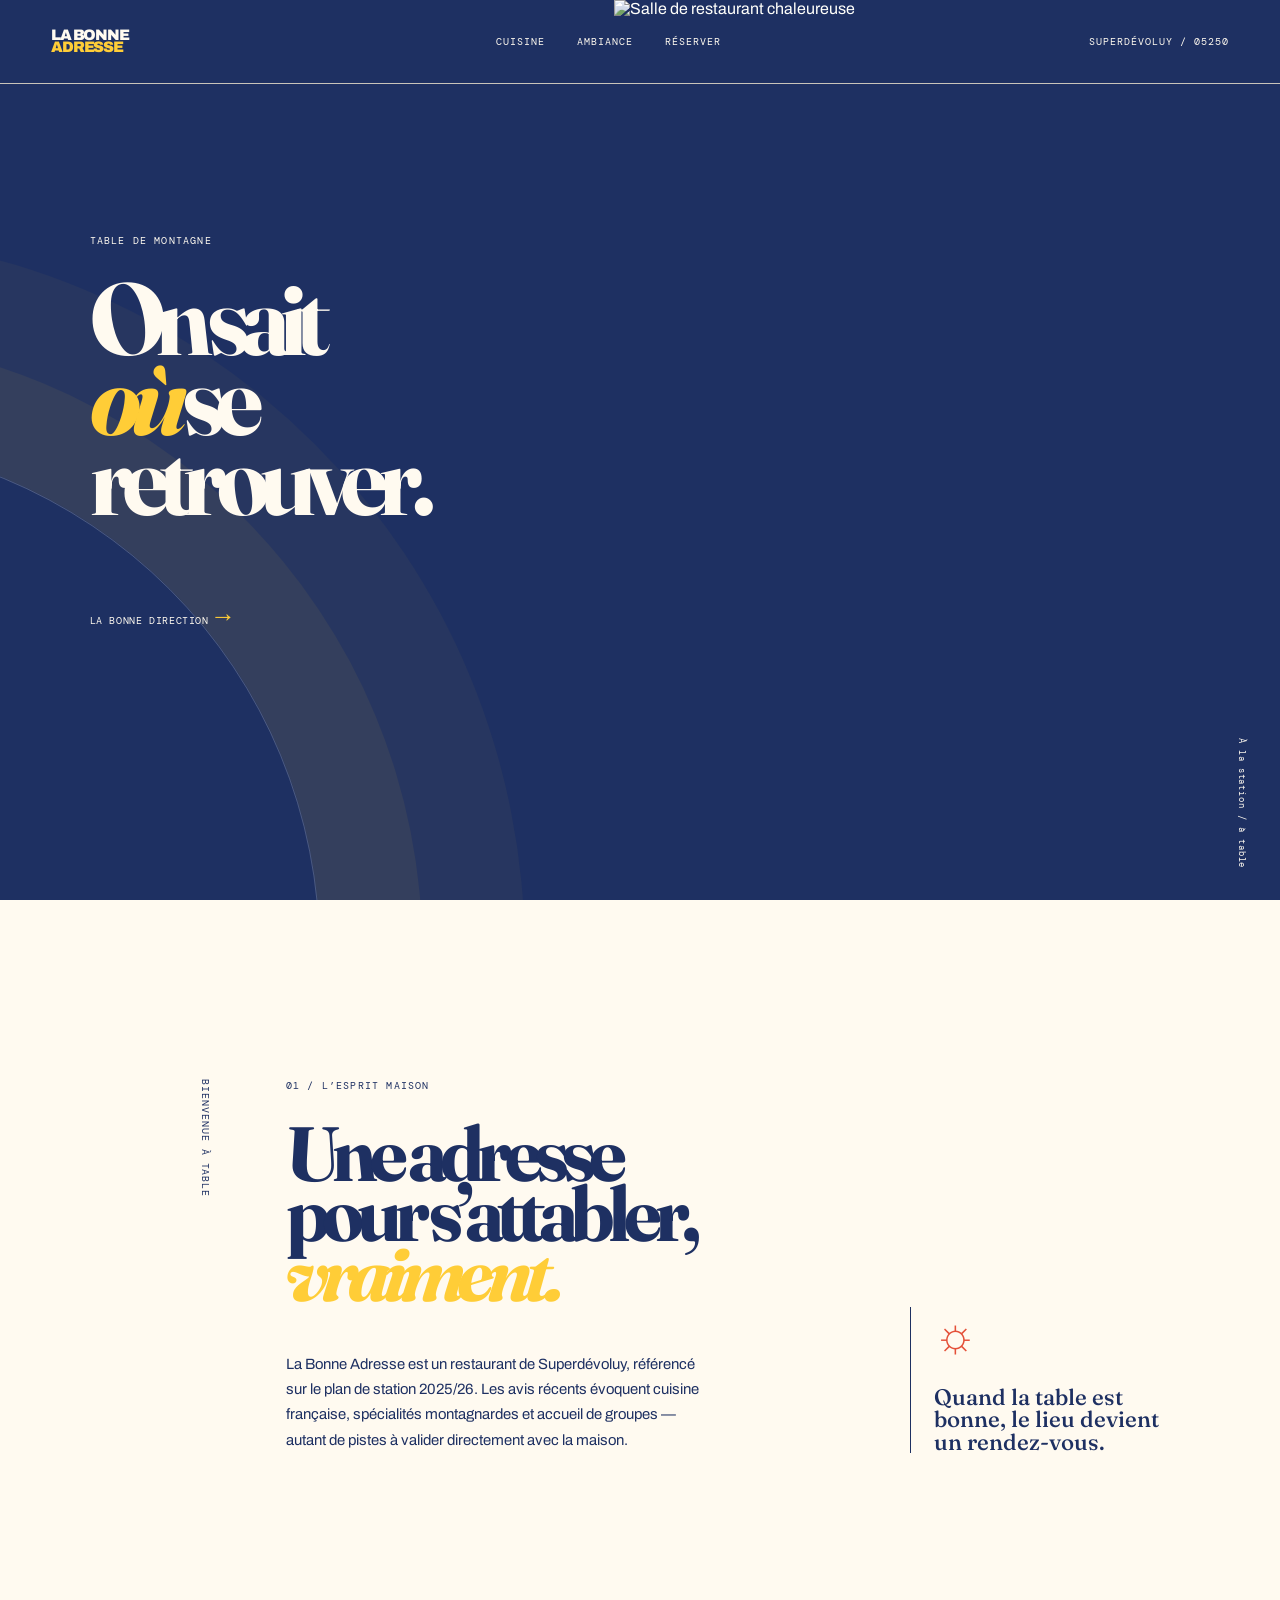
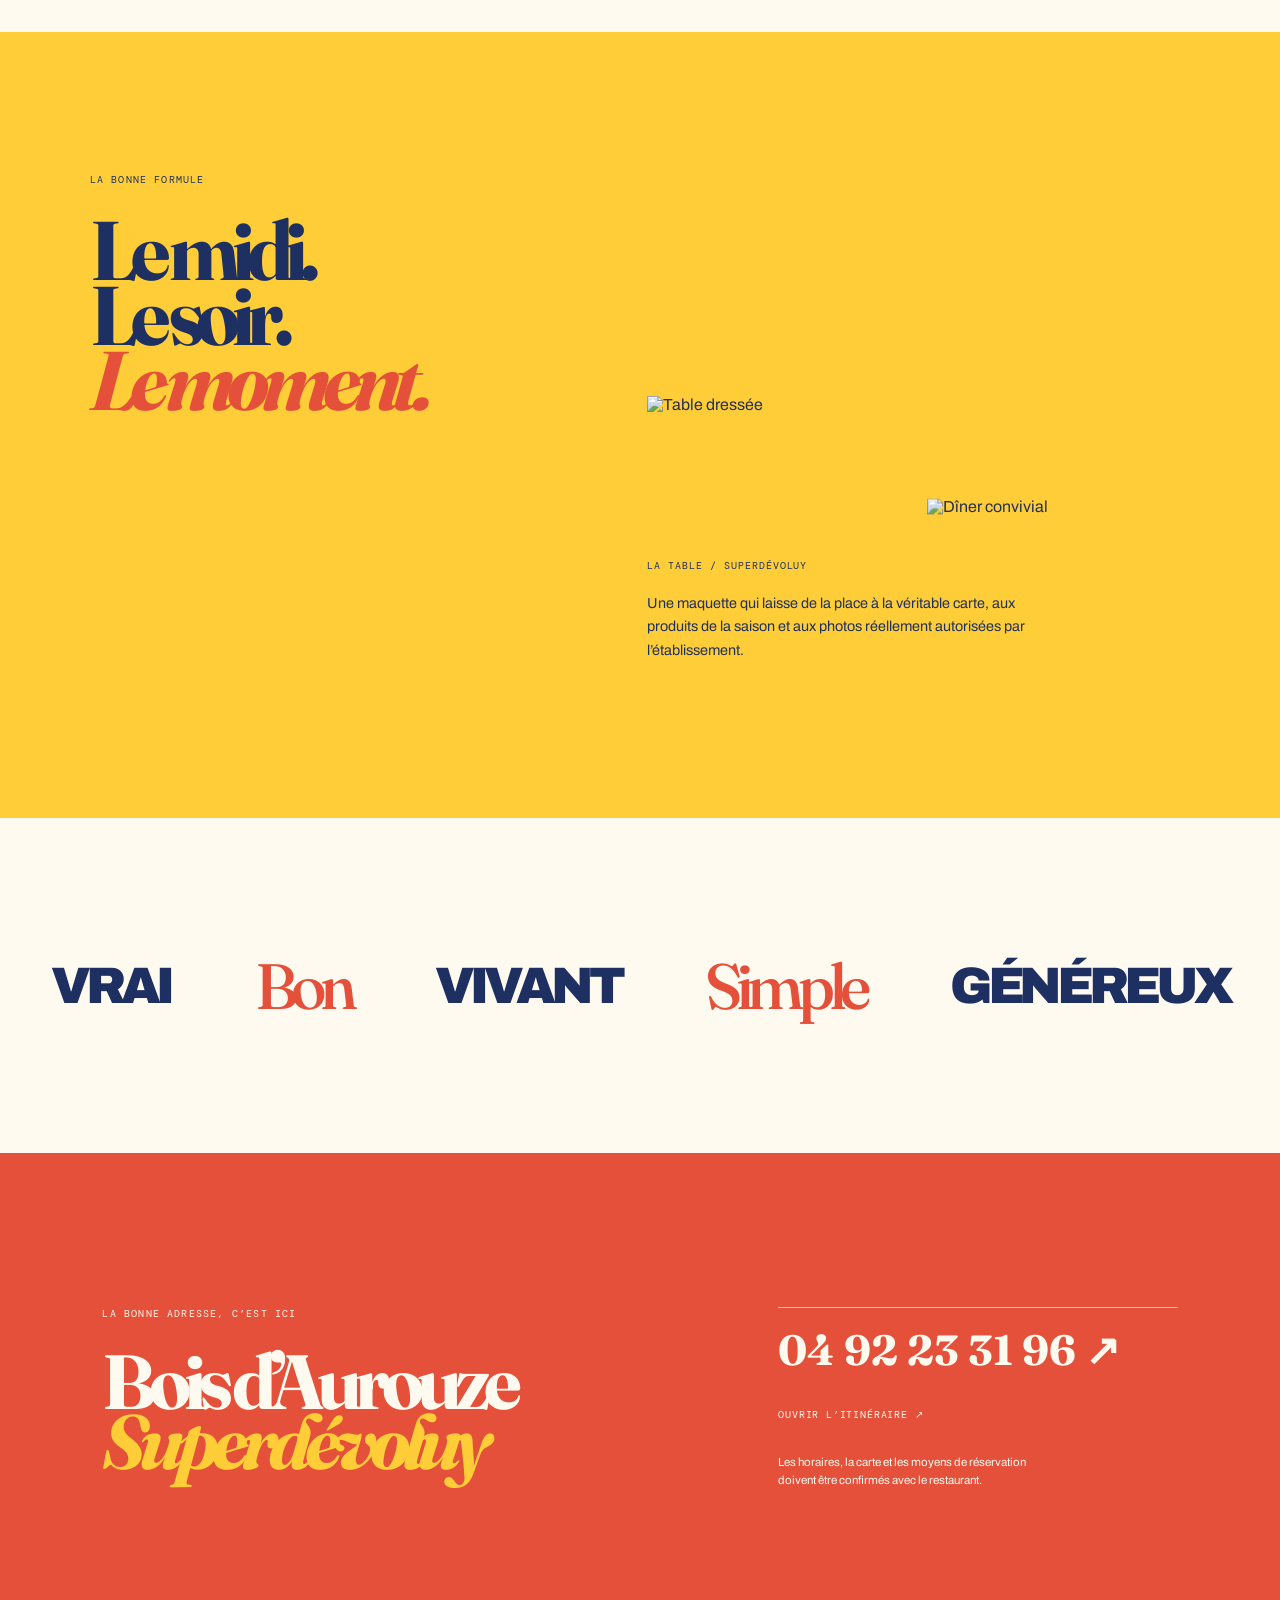
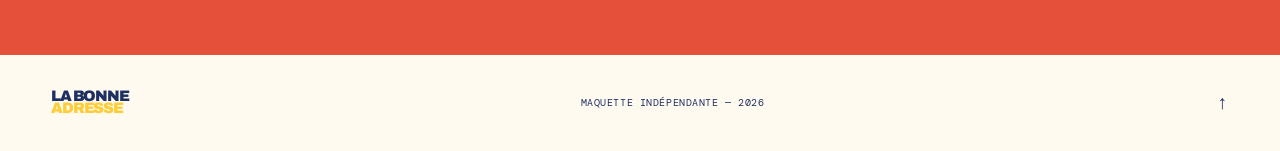
==== index.html @ f2f4b168 "feat: publish La Bonne Adresse showcase" ====
<!doctype html><html lang="fr"><head><meta charset="utf-8"><meta name="viewport" content="width=device-width,initial-scale=1"><meta name="description" content="Maquette indépendante pour La Bonne Adresse, Superdévoluy."><title>La Bonne Adresse — Superdévoluy</title><link rel="preconnect" href="https://images.unsplash.com"><link rel="preconnect" href="https://fonts.googleapis.com"><link rel="preconnect" href="https://fonts.gstatic.com" crossorigin><link href="https://fonts.googleapis.com/css2?family=Archivo:wght@400;600;700;900&family=DM+Mono&family=Fraunces:opsz,wght@9..144,500;9..144,700;9..144,700&display=swap" rel="stylesheet"><link rel="stylesheet" href="style.css"></head><body><header><a class="logo" href="#top">LA BONNE<br><span>ADRESSE</span></a><nav><a href="#cuisine">Cuisine</a><a href="#ambiance">Ambiance</a><a href="#contact">Réserver</a></nav><p>SUPERDÉVOLUY / 05250</p></header><main id="top"><section class="hero"><div class="ray" aria-hidden="true"></div><div class="hero-text"><p>TABLE DE MONTAGNE</p><h1>On sait<br><em>où</em> se retrouver.</h1><a href="#cuisine">La bonne direction <b>→</b></a></div><figure><img src="https://images.unsplash.com/photo-1550966871-3ed3cdb5ed0c?auto=format&fit=crop&w=1700&q=85" alt="Salle de restaurant chaleureuse" fetchpriority="high"><figcaption>À la station / à table</figcaption></figure></section><section id="cuisine" class="welcome"><p class="vertical">BIENVENUE À TABLE</p><div><p class="mono">01 / L’ESPRIT MAISON</p><h2>Une adresse<br>pour s’attabler,<br><em>vraiment.</em></h2><p>La Bonne Adresse est un restaurant de Superdévoluy, référencé sur le plan de station 2025/26. Les avis récents évoquent cuisine française, spécialités montagnardes et accueil de groupes — autant de pistes à valider directement avec la maison.</p></div><aside><b>☼</b><p>Quand la table est bonne, le lieu devient un rendez-vous.</p></aside></section><section id="ambiance" class="menu"><div class="headline"><p class="mono">LA BONNE FORMULE</p><h2>Le midi.<br>Le soir.<br><em>Le moment.</em></h2></div><div class="photos"><figure><img src="https://images.unsplash.com/photo-1414235077428-338989a2e8c0?auto=format&fit=crop&w=1200&q=80" alt="Table dressée" loading="lazy"></figure><figure><img src="https://images.unsplash.com/photo-1515003197210-e0cd71810b5f?auto=format&fit=crop&w=1200&q=80" alt="Dîner convivial" loading="lazy"></figure></div><div class="promise"><span>LA TABLE / SUPERDÉVOLUY</span><p>Une maquette qui laisse de la place à la véritable carte, aux produits de la saison et aux photos réellement autorisées par l’établissement.</p></div></section><section class="words"><span>VRAI</span><i>Bon</i><span>VIVANT</span><i>Simple</i><span>GÉNÉREUX</span></section><section id="contact" class="contact"><div><p class="mono">LA BONNE ADRESSE, C’EST ICI</p><h2>Bois d’Aurouze<br><em>Superdévoluy</em></h2></div><div class="booking"><a href="tel:+33492233196">04 92 23 31 96 <b>↗</b></a><a href="https://maps.google.com/?q=La+Bonne+Adresse+Superd%C3%A9voluy" target="_blank" rel="noopener">Ouvrir l’itinéraire ↗</a><p>Les horaires, la carte et les moyens de réservation doivent être confirmés avec le restaurant.</p></div></section></main><footer><a class="logo" href="#top">LA BONNE<br><span>ADRESSE</span></a><p>MAQUETTE INDÉPENDANTE — 2026</p><a href="#top">↑</a></footer></body></html>
---- style.css ----
:root{--navy:#1e3062;--yellow:#ffcd37;--paper:#fffaf0;--red:#e45039;--line:#c9c4ba}*{box-sizing:border-box}html{scroll-behavior:smooth}body{margin:0;background:var(--paper);color:var(--navy);font-family:Archivo,sans-serif;overflow-x:hidden}header{height:84px;padding:0 4vw;display:flex;align-items:center;justify-content:space-between;border-bottom:1px solid var(--line);position:absolute;width:100%;z-index:2;color:var(--paper)}.logo{font:900 .95rem/.78 Archivo,sans-serif;letter-spacing:-.08em;color:inherit;text-decoration:none}.logo span{color:var(--yellow)}nav{display:flex;gap:2rem}nav a,header>p{font:.62rem "DM Mono",monospace;letter-spacing:.1em;text-transform:uppercase;color:inherit;text-decoration:none;margin:0}.hero{height:100vh;min-height:680px;background:var(--navy);display:grid;grid-template-columns:48% 52%;color:var(--paper);position:relative;overflow:hidden}.hero-text{padding:26vh 7vw 7vw;z-index:1}.hero-text>p,.mono{font:.62rem "DM Mono",monospace;letter-spacing:.12em;text-transform:uppercase;margin:0 0 2rem}.hero h1,.welcome h2,.menu h2,.contact h2{font:700 clamp(4rem,8vw,9rem)/.78 Fraunces,serif;letter-spacing:-.095em;margin:0}.hero h1 em,.welcome h2 em,.menu h2 em,.contact h2 em{color:var(--yellow);font-style:italic}.hero-text a{display:inline-block;margin-top:5rem;color:var(--paper);font:.64rem "DM Mono",monospace;text-transform:uppercase;text-decoration:none;letter-spacing:.06em}.hero-text b{font-size:1.6rem;color:var(--yellow)}.hero figure{margin:0;overflow:hidden}.hero img{width:100%;height:100%;object-fit:cover;filter:saturate(.5) contrast(1.05)}.hero figcaption{position:absolute;right:2rem;bottom:2rem;writing-mode:vertical-rl;font:.58rem "DM Mono",monospace;letter-spacing:.1em}.ray{position:absolute;z-index:1;width:80vw;height:80vw;border-radius:50%;border:1px solid rgba(255,255,255,.2);left:-55vw;bottom:-44vw;box-shadow:0 0 0 8vw rgba(255,205,55,.06),0 0 0 16vw rgba(255,205,55,.04)}.welcome{padding:14vw 7vw;display:grid;grid-template-columns:12% 1.1fr .55fr;gap:5vw}.vertical{font:.6rem "DM Mono",monospace;writing-mode:vertical-rl;letter-spacing:.1em}.welcome h2{font-size:clamp(3.4rem,6vw,6.7rem)}.welcome div>p:last-child{max-width:430px;line-height:1.7;font-size:.93rem;margin:3rem 0 0}.welcome aside{border-left:1px solid var(--navy);padding-left:1.4rem;align-self:end}.welcome aside b{font-size:3rem;color:var(--red)}.welcome aside p{font:500 1.4rem/1 Fraunces,serif;margin:1.5rem 0 0}.menu{background:var(--yellow);padding:11vw 7vw;display:grid;grid-template-columns:1fr 1.1fr;gap:5vw}.menu h2{font-size:clamp(3.6rem,6.5vw,7.3rem)}.menu h2 em{color:var(--red)}.photos{display:grid;grid-template-columns:1fr 1fr;gap:1rem;align-items:end}.photos figure{margin:0}.photos figure:last-child{transform:translateY(8vw)}.photos img{width:100%;height:28vw;object-fit:cover;filter:saturate(.7)}.promise{grid-column:2;padding-top:6vw;max-width:400px;line-height:1.65;font-size:.9rem}.promise span{font:.6rem "DM Mono",monospace;letter-spacing:.1em}.words{padding:10vw 4vw;display:flex;justify-content:space-between;align-items:center;gap:1rem;white-space:nowrap;overflow:hidden;font:900 clamp(1.8rem,4vw,4.7rem) Archivo,sans-serif;letter-spacing:-.1em}.words i{font:500 clamp(2.4rem,5vw,5.5rem) Fraunces,serif;color:var(--red);letter-spacing:-.1em}.contact{background:var(--red);color:var(--paper);padding:12vw 8vw;display:grid;grid-template-columns:1.2fr .8fr;gap:6vw}.contact h2{font-size:clamp(3.5rem,6vw,7rem)}.contact h2 em{color:var(--yellow)}.booking{align-self:end;border-top:1px solid rgba(255,255,255,.6);padding-top:1rem}.booking a{display:block;color:var(--paper);text-decoration:none;margin-bottom:2rem}.booking a:first-child{font:700 clamp(1.7rem,3.3vw,3.6rem) Fraunces,serif}.booking a:nth-child(2){font:.64rem "DM Mono",monospace;text-transform:uppercase;letter-spacing:.08em}.booking p{font-size:.72rem;line-height:1.6;max-width:270px}footer{display:flex;align-items:center;justify-content:space-between;padding:2rem 4vw;font:.6rem "DM Mono",monospace;letter-spacing:.06em}footer>a:last-child{color:inherit;text-decoration:none;font-size:1.2rem}@media(max-width:700px){header{height:66px;padding:0 6vw}header>p,nav{display:none}.hero{display:block;height:740px}.hero figure{position:absolute;inset:0;opacity:.45}.hero-text{position:relative;padding:27vh 7vw 0}.hero h1{font-size:4.5rem}.welcome{display:block;padding:18vw 7vw}.vertical{writing-mode:initial;margin-bottom:4rem}.welcome h2{font-size:3.7rem}.welcome aside{border-left:0;border-top:1px solid var(--navy);padding:1.5rem 0;margin-top:4rem}.menu{display:block;padding:18vw 7vw}.menu h2{font-size:4rem}.photos{margin-top:9vw}.photos img{height:55vw}.promise{padding-top:14vw}.words{padding:17vw 0;font-size:2rem}.contact{display:block;padding:18vw 7vw}.contact h2{font-size:3.6rem}.booking{margin-top:14vw}footer{padding:7vw;display:block}footer p{margin:1rem 0}}
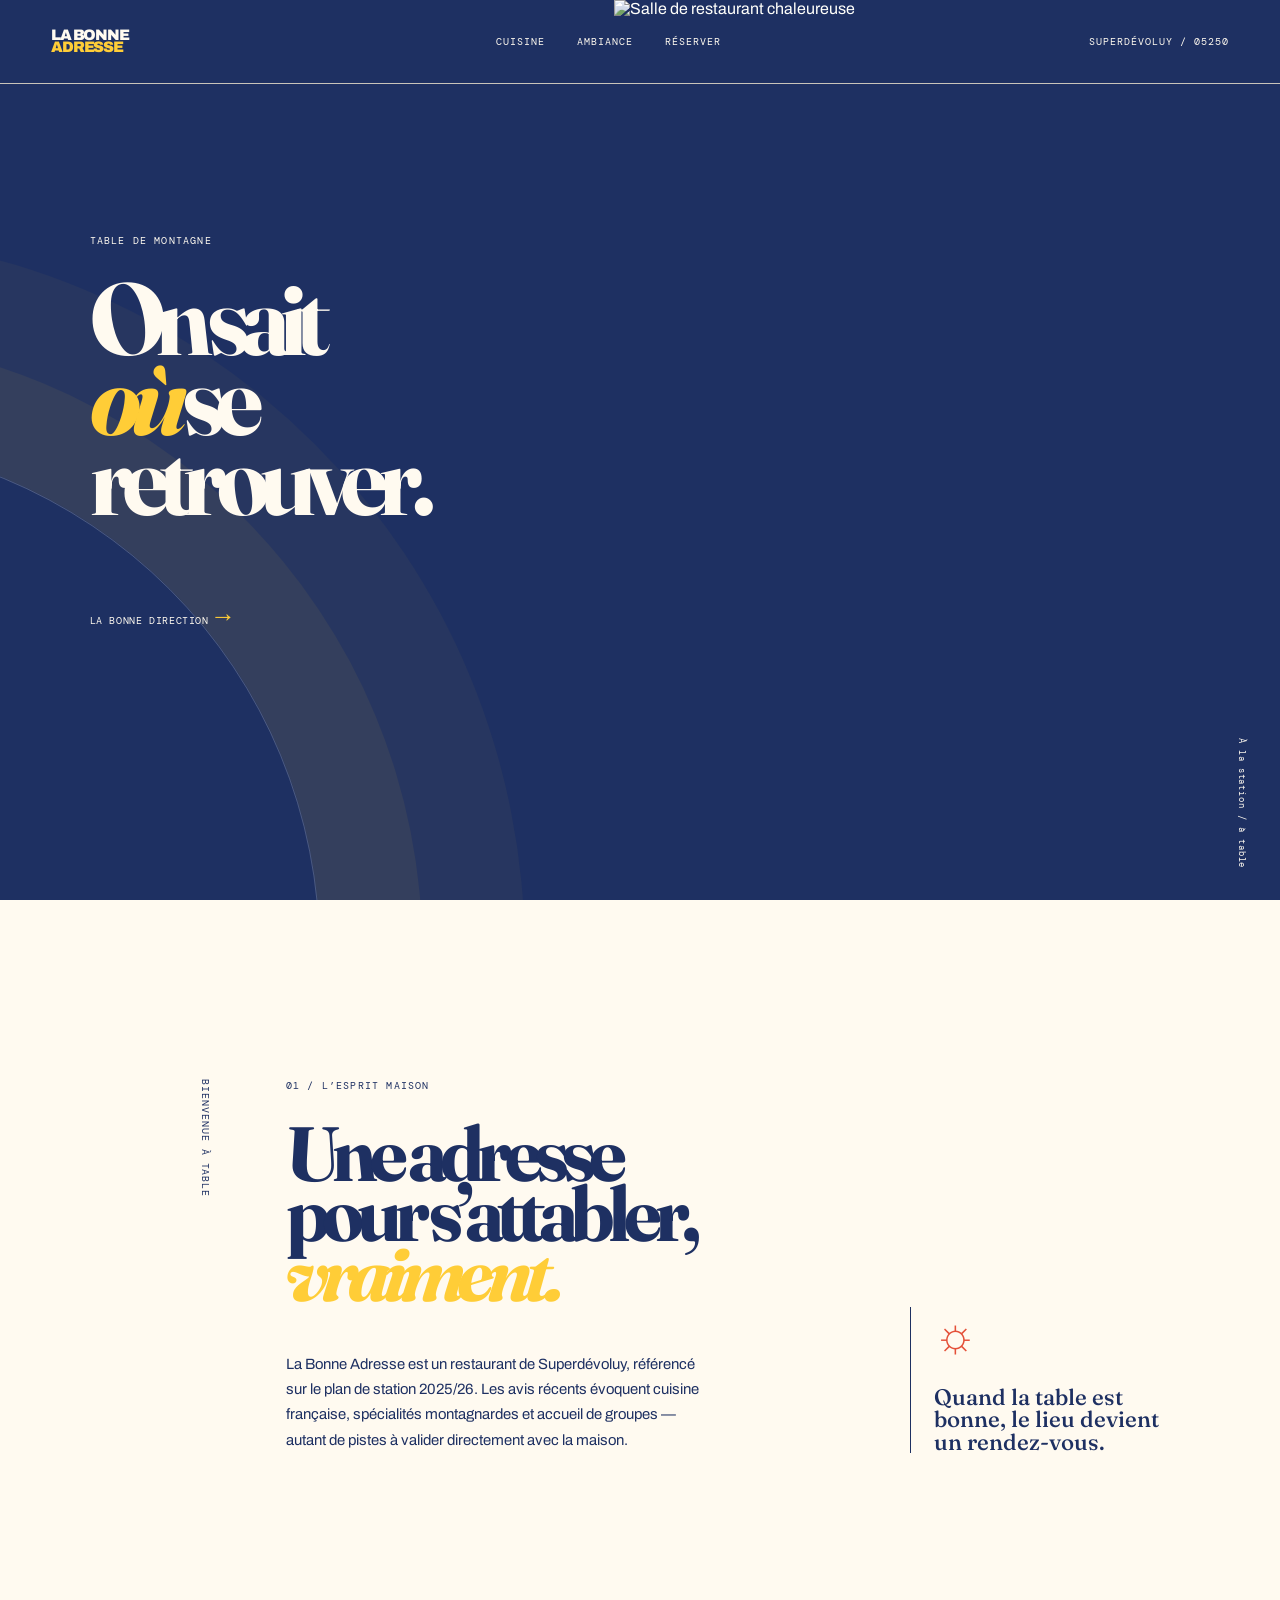
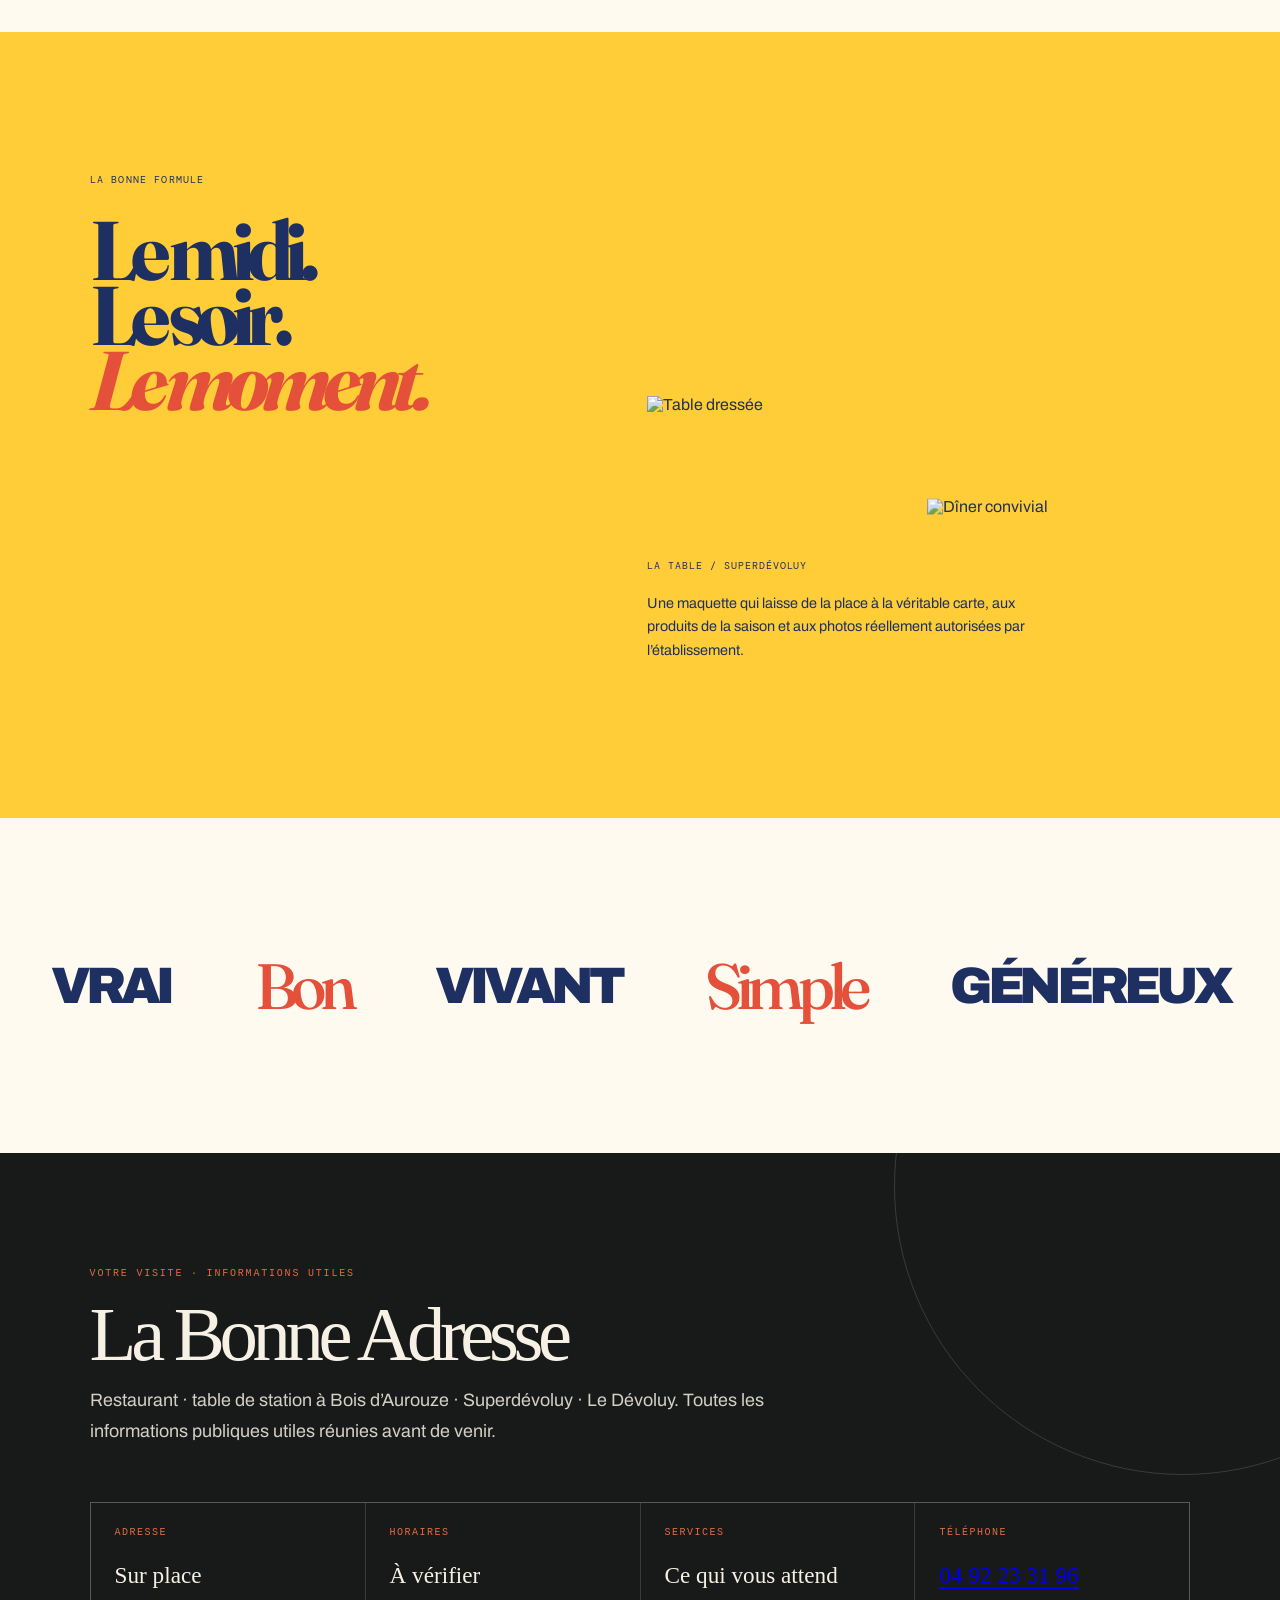
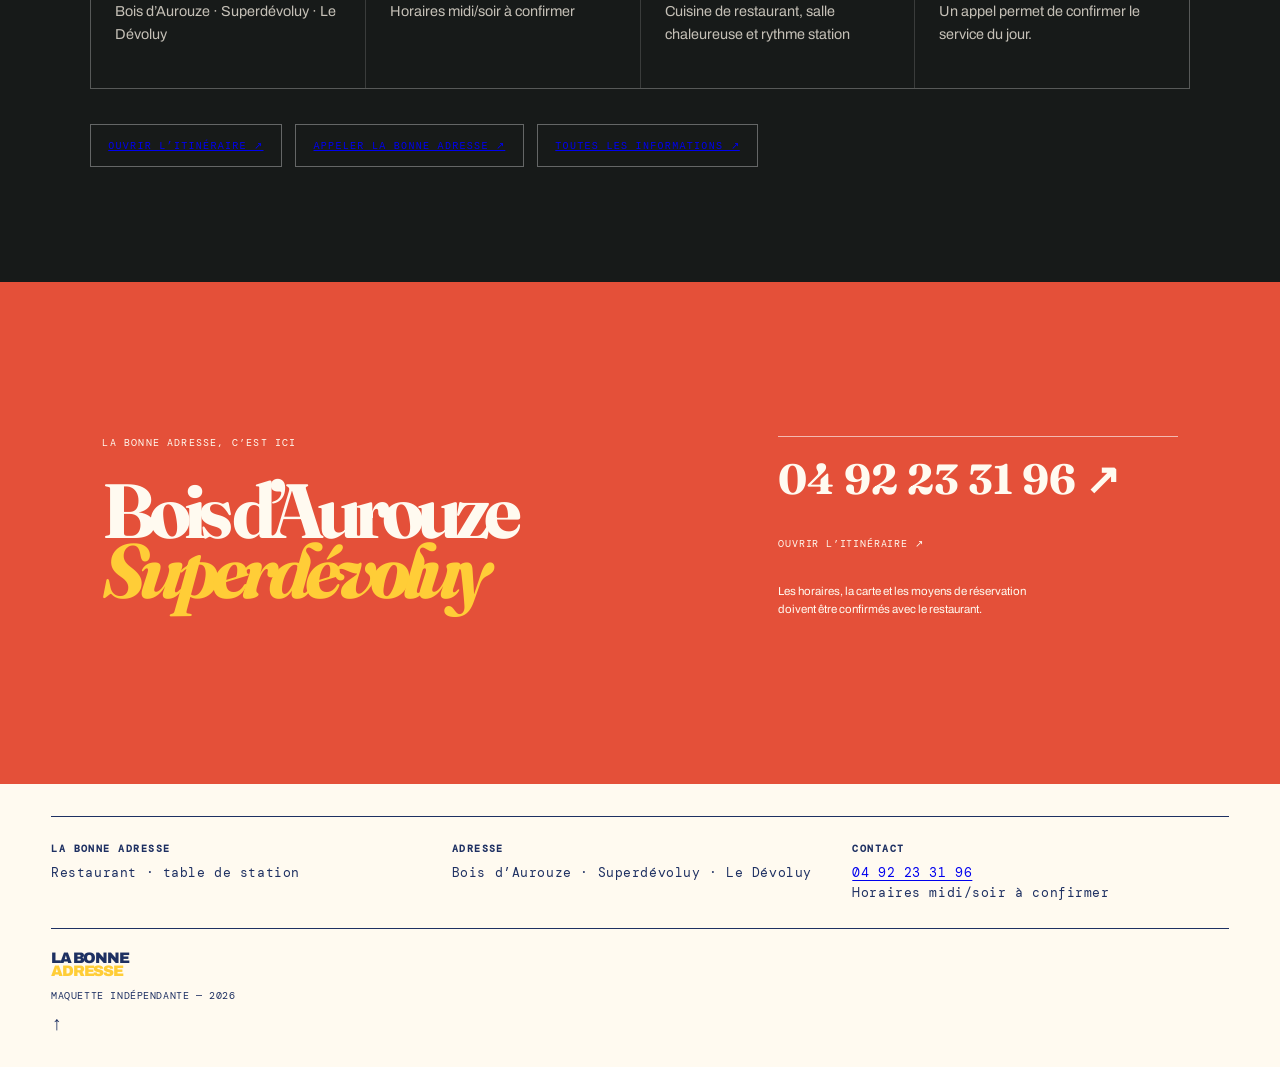
==== commit b4df569b: "Complete practical information and local footer" ====
--- a/index.html
+++ b/index.html
@@ -1 +1,124 @@
-<!doctype html><html lang="fr"><head><meta charset="utf-8"><meta name="viewport" content="width=device-width,initial-scale=1"><meta name="description" content="Maquette indépendante pour La Bonne Adresse, Superdévoluy."><title>La Bonne Adresse — Superdévoluy</title><link rel="preconnect" href="https://images.unsplash.com"><link rel="preconnect" href="https://fonts.googleapis.com"><link rel="preconnect" href="https://fonts.gstatic.com" crossorigin><link href="https://fonts.googleapis.com/css2?family=Archivo:wght@400;600;700;900&family=DM+Mono&family=Fraunces:opsz,wght@9..144,500;9..144,700;9..144,700&display=swap" rel="stylesheet"><link rel="stylesheet" href="style.css"></head><body><header><a class="logo" href="#top">LA BONNE<br><span>ADRESSE</span></a><nav><a href="#cuisine">Cuisine</a><a href="#ambiance">Ambiance</a><a href="#contact">Réserver</a></nav><p>SUPERDÉVOLUY / 05250</p></header><main id="top"><section class="hero"><div class="ray" aria-hidden="true"></div><div class="hero-text"><p>TABLE DE MONTAGNE</p><h1>On sait<br><em>où</em> se retrouver.</h1><a href="#cuisine">La bonne direction <b>→</b></a></div><figure><img src="https://images.unsplash.com/photo-1550966871-3ed3cdb5ed0c?auto=format&fit=crop&w=1700&q=85" alt="Salle de restaurant chaleureuse" fetchpriority="high"><figcaption>À la station / à table</figcaption></figure></section><section id="cuisine" class="welcome"><p class="vertical">BIENVENUE À TABLE</p><div><p class="mono">01 / L’ESPRIT MAISON</p><h2>Une adresse<br>pour s’attabler,<br><em>vraiment.</em></h2><p>La Bonne Adresse est un restaurant de Superdévoluy, référencé sur le plan de station 2025/26. Les avis récents évoquent cuisine française, spécialités montagnardes et accueil de groupes — autant de pistes à valider directement avec la maison.</p></div><aside><b>☼</b><p>Quand la table est bonne, le lieu devient un rendez-vous.</p></aside></section><section id="ambiance" class="menu"><div class="headline"><p class="mono">LA BONNE FORMULE</p><h2>Le midi.<br>Le soir.<br><em>Le moment.</em></h2></div><div class="photos"><figure><img src="https://images.unsplash.com/photo-1414235077428-338989a2e8c0?auto=format&fit=crop&w=1200&q=80" alt="Table dressée" loading="lazy"></figure><figure><img src="https://images.unsplash.com/photo-1515003197210-e0cd71810b5f?auto=format&fit=crop&w=1200&q=80" alt="Dîner convivial" loading="lazy"></figure></div><div class="promise"><span>LA TABLE / SUPERDÉVOLUY</span><p>Une maquette qui laisse de la place à la véritable carte, aux produits de la saison et aux photos réellement autorisées par l’établissement.</p></div></section><section class="words"><span>VRAI</span><i>Bon</i><span>VIVANT</span><i>Simple</i><span>GÉNÉREUX</span></section><section id="contact" class="contact"><div><p class="mono">LA BONNE ADRESSE, C’EST ICI</p><h2>Bois d’Aurouze<br><em>Superdévoluy</em></h2></div><div class="booking"><a href="tel:+33492233196">04 92 23 31 96 <b>↗</b></a><a href="https://maps.google.com/?q=La+Bonne+Adresse+Superd%C3%A9voluy" target="_blank" rel="noopener">Ouvrir l’itinéraire ↗</a><p>Les horaires, la carte et les moyens de réservation doivent être confirmés avec le restaurant.</p></div></section></main><footer><a class="logo" href="#top">LA BONNE<br><span>ADRESSE</span></a><p>MAQUETTE INDÉPENDANTE — 2026</p><a href="#top">↑</a></footer></body></html>
+<!doctype html>
+<html lang="fr">
+  <head>
+    <meta charset="utf-8" />
+    <meta name="viewport" content="width=device-width,initial-scale=1" />
+    <meta
+      name="description"
+      content="Maquette indépendante pour La Bonne Adresse, Superdévoluy."
+    />
+    <title>La Bonne Adresse — Superdévoluy</title>
+    <link rel="preconnect" href="https://images.unsplash.com" />
+    <link rel="preconnect" href="https://fonts.googleapis.com" />
+    <link rel="preconnect" href="https://fonts.gstatic.com" crossorigin />
+    <link
+      href="https://fonts.googleapis.com/css2?family=Archivo:wght@400;600;700;900&family=DM+Mono&family=Fraunces:opsz,wght@9..144,500;9..144,700;9..144,700&display=swap"
+      rel="stylesheet"
+    />
+    <link rel="stylesheet" href="style.css" />
+  </head>
+  <body>
+    <header>
+      <a class="logo" href="#top">LA BONNE<br /><span>ADRESSE</span></a>
+      <nav>
+        <a href="#cuisine">Cuisine</a><a href="#ambiance">Ambiance</a
+        ><a href="#contact">Réserver</a>
+      </nav>
+      <p>SUPERDÉVOLUY / 05250</p>
+    </header>
+    <main id="top">
+      <section class="hero">
+        <div class="ray" aria-hidden="true"></div>
+        <div class="hero-text">
+          <p>TABLE DE MONTAGNE</p>
+          <h1>On sait<br /><em>où</em> se retrouver.</h1>
+          <a href="#cuisine">La bonne direction <b>→</b></a>
+        </div>
+        <figure>
+          <img
+            src="https://images.unsplash.com/photo-1550966871-3ed3cdb5ed0c?auto=format&fit=crop&w=1700&q=85"
+            alt="Salle de restaurant chaleureuse"
+            fetchpriority="high"
+          />
+          <figcaption>À la station / à table</figcaption>
+        </figure>
+      </section>
+      <section id="cuisine" class="welcome">
+        <p class="vertical">BIENVENUE À TABLE</p>
+        <div>
+          <p class="mono">01 / L’ESPRIT MAISON</p>
+          <h2>Une adresse<br />pour s’attabler,<br /><em>vraiment.</em></h2>
+          <p>
+            La Bonne Adresse est un restaurant de Superdévoluy, référencé sur le
+            plan de station 2025/26. Les avis récents évoquent cuisine
+            française, spécialités montagnardes et accueil de groupes — autant
+            de pistes à valider directement avec la maison.
+          </p>
+        </div>
+        <aside>
+          <b>☼</b>
+          <p>Quand la table est bonne, le lieu devient un rendez-vous.</p>
+        </aside>
+      </section>
+      <section id="ambiance" class="menu">
+        <div class="headline">
+          <p class="mono">LA BONNE FORMULE</p>
+          <h2>Le midi.<br />Le soir.<br /><em>Le moment.</em></h2>
+        </div>
+        <div class="photos">
+          <figure>
+            <img
+              src="https://images.unsplash.com/photo-1414235077428-338989a2e8c0?auto=format&fit=crop&w=1200&q=80"
+              alt="Table dressée"
+              loading="lazy"
+            />
+          </figure>
+          <figure>
+            <img
+              src="https://images.unsplash.com/photo-1515003197210-e0cd71810b5f?auto=format&fit=crop&w=1200&q=80"
+              alt="Dîner convivial"
+              loading="lazy"
+            />
+          </figure>
+        </div>
+        <div class="promise">
+          <span>LA TABLE / SUPERDÉVOLUY</span>
+          <p>
+            Une maquette qui laisse de la place à la véritable carte, aux
+            produits de la saison et aux photos réellement autorisées par
+            l’établissement.
+          </p>
+        </div>
+      </section>
+      <section class="words">
+        <span>VRAI</span><i>Bon</i><span>VIVANT</span><i>Simple</i
+        ><span>GÉNÉREUX</span>
+      </section>
+      <section id="contact" class="contact">
+        <div>
+          <p class="mono">LA BONNE ADRESSE, C’EST ICI</p>
+          <h2>Bois d’Aurouze<br /><em>Superdévoluy</em></h2>
+        </div>
+        <div class="booking">
+          <a href="tel:+33492233196">04 92 23 31 96 <b>↗</b></a
+          ><a
+            href="https://maps.google.com/?q=La+Bonne+Adresse+Superd%C3%A9voluy"
+            target="_blank"
+            rel="noopener"
+            >Ouvrir l’itinéraire ↗</a
+          >
+          <p>
+            Les horaires, la carte et les moyens de réservation doivent être
+            confirmés avec le restaurant.
+          </p>
+        </div>
+      </section>
+    </main>
+    <footer>
+      <a class="logo" href="#top">LA BONNE<br /><span>ADRESSE</span></a>
+      <p>MAQUETTE INDÉPENDANTE — 2026</p>
+      <a href="#top">↑</a>
+    </footer>
+<script src="site-enhance.js"></script>
+</body>
+</html>
--- a/style.css
+++ b/style.css
@@ -1 +1,611 @@
-:root{--navy:#1e3062;--yellow:#ffcd37;--paper:#fffaf0;--red:#e45039;--line:#c9c4ba}*{box-sizing:border-box}html{scroll-behavior:smooth}body{margin:0;background:var(--paper);color:var(--navy);font-family:Archivo,sans-serif;overflow-x:hidden}header{height:84px;padding:0 4vw;display:flex;align-items:center;justify-content:space-between;border-bottom:1px solid var(--line);position:absolute;width:100%;z-index:2;color:var(--paper)}.logo{font:900 .95rem/.78 Archivo,sans-serif;letter-spacing:-.08em;color:inherit;text-decoration:none}.logo span{color:var(--yellow)}nav{display:flex;gap:2rem}nav a,header>p{font:.62rem "DM Mono",monospace;letter-spacing:.1em;text-transform:uppercase;color:inherit;text-decoration:none;margin:0}.hero{height:100vh;min-height:680px;background:var(--navy);display:grid;grid-template-columns:48% 52%;color:var(--paper);position:relative;overflow:hidden}.hero-text{padding:26vh 7vw 7vw;z-index:1}.hero-text>p,.mono{font:.62rem "DM Mono",monospace;letter-spacing:.12em;text-transform:uppercase;margin:0 0 2rem}.hero h1,.welcome h2,.menu h2,.contact h2{font:700 clamp(4rem,8vw,9rem)/.78 Fraunces,serif;letter-spacing:-.095em;margin:0}.hero h1 em,.welcome h2 em,.menu h2 em,.contact h2 em{color:var(--yellow);font-style:italic}.hero-text a{display:inline-block;margin-top:5rem;color:var(--paper);font:.64rem "DM Mono",monospace;text-transform:uppercase;text-decoration:none;letter-spacing:.06em}.hero-text b{font-size:1.6rem;color:var(--yellow)}.hero figure{margin:0;overflow:hidden}.hero img{width:100%;height:100%;object-fit:cover;filter:saturate(.5) contrast(1.05)}.hero figcaption{position:absolute;right:2rem;bottom:2rem;writing-mode:vertical-rl;font:.58rem "DM Mono",monospace;letter-spacing:.1em}.ray{position:absolute;z-index:1;width:80vw;height:80vw;border-radius:50%;border:1px solid rgba(255,255,255,.2);left:-55vw;bottom:-44vw;box-shadow:0 0 0 8vw rgba(255,205,55,.06),0 0 0 16vw rgba(255,205,55,.04)}.welcome{padding:14vw 7vw;display:grid;grid-template-columns:12% 1.1fr .55fr;gap:5vw}.vertical{font:.6rem "DM Mono",monospace;writing-mode:vertical-rl;letter-spacing:.1em}.welcome h2{font-size:clamp(3.4rem,6vw,6.7rem)}.welcome div>p:last-child{max-width:430px;line-height:1.7;font-size:.93rem;margin:3rem 0 0}.welcome aside{border-left:1px solid var(--navy);padding-left:1.4rem;align-self:end}.welcome aside b{font-size:3rem;color:var(--red)}.welcome aside p{font:500 1.4rem/1 Fraunces,serif;margin:1.5rem 0 0}.menu{background:var(--yellow);padding:11vw 7vw;display:grid;grid-template-columns:1fr 1.1fr;gap:5vw}.menu h2{font-size:clamp(3.6rem,6.5vw,7.3rem)}.menu h2 em{color:var(--red)}.photos{display:grid;grid-template-columns:1fr 1fr;gap:1rem;align-items:end}.photos figure{margin:0}.photos figure:last-child{transform:translateY(8vw)}.photos img{width:100%;height:28vw;object-fit:cover;filter:saturate(.7)}.promise{grid-column:2;padding-top:6vw;max-width:400px;line-height:1.65;font-size:.9rem}.promise span{font:.6rem "DM Mono",monospace;letter-spacing:.1em}.words{padding:10vw 4vw;display:flex;justify-content:space-between;align-items:center;gap:1rem;white-space:nowrap;overflow:hidden;font:900 clamp(1.8rem,4vw,4.7rem) Archivo,sans-serif;letter-spacing:-.1em}.words i{font:500 clamp(2.4rem,5vw,5.5rem) Fraunces,serif;color:var(--red);letter-spacing:-.1em}.contact{background:var(--red);color:var(--paper);padding:12vw 8vw;display:grid;grid-template-columns:1.2fr .8fr;gap:6vw}.contact h2{font-size:clamp(3.5rem,6vw,7rem)}.contact h2 em{color:var(--yellow)}.booking{align-self:end;border-top:1px solid rgba(255,255,255,.6);padding-top:1rem}.booking a{display:block;color:var(--paper);text-decoration:none;margin-bottom:2rem}.booking a:first-child{font:700 clamp(1.7rem,3.3vw,3.6rem) Fraunces,serif}.booking a:nth-child(2){font:.64rem "DM Mono",monospace;text-transform:uppercase;letter-spacing:.08em}.booking p{font-size:.72rem;line-height:1.6;max-width:270px}footer{display:flex;align-items:center;justify-content:space-between;padding:2rem 4vw;font:.6rem "DM Mono",monospace;letter-spacing:.06em}footer>a:last-child{color:inherit;text-decoration:none;font-size:1.2rem}@media(max-width:700px){header{height:66px;padding:0 6vw}header>p,nav{display:none}.hero{display:block;height:740px}.hero figure{position:absolute;inset:0;opacity:.45}.hero-text{position:relative;padding:27vh 7vw 0}.hero h1{font-size:4.5rem}.welcome{display:block;padding:18vw 7vw}.vertical{writing-mode:initial;margin-bottom:4rem}.welcome h2{font-size:3.7rem}.welcome aside{border-left:0;border-top:1px solid var(--navy);padding:1.5rem 0;margin-top:4rem}.menu{display:block;padding:18vw 7vw}.menu h2{font-size:4rem}.photos{margin-top:9vw}.photos img{height:55vw}.promise{padding-top:14vw}.words{padding:17vw 0;font-size:2rem}.contact{display:block;padding:18vw 7vw}.contact h2{font-size:3.6rem}.booking{margin-top:14vw}footer{padding:7vw;display:block}footer p{margin:1rem 0}}
+:root {
+  --navy: #1e3062;
+  --yellow: #ffcd37;
+  --paper: #fffaf0;
+  --red: #e45039;
+  --line: #c9c4ba;
+}
+* {
+  box-sizing: border-box;
+}
+html {
+  scroll-behavior: smooth;
+}
+body {
+  margin: 0;
+  background: var(--paper);
+  color: var(--navy);
+  font-family: Archivo, sans-serif;
+  overflow-x: hidden;
+}
+header {
+  height: 84px;
+  padding: 0 4vw;
+  display: flex;
+  align-items: center;
+  justify-content: space-between;
+  border-bottom: 1px solid var(--line);
+  position: absolute;
+  width: 100%;
+  z-index: 2;
+  color: var(--paper);
+}
+.logo {
+  font:
+    900 0.95rem/.78 Archivo,
+    sans-serif;
+  letter-spacing: -0.08em;
+  color: inherit;
+  text-decoration: none;
+}
+.logo span {
+  color: var(--yellow);
+}
+nav {
+  display: flex;
+  gap: 2rem;
+}
+nav a,
+header > p {
+  font:
+    0.62rem "DM Mono",
+    monospace;
+  letter-spacing: 0.1em;
+  text-transform: uppercase;
+  color: inherit;
+  text-decoration: none;
+  margin: 0;
+}
+.hero {
+  height: 100vh;
+  min-height: 680px;
+  background: var(--navy);
+  display: grid;
+  grid-template-columns: 48% 52%;
+  color: var(--paper);
+  position: relative;
+  overflow: hidden;
+}
+.hero-text {
+  padding: 26vh 7vw 7vw;
+  z-index: 1;
+}
+.hero-text > p,
+.mono {
+  font:
+    0.62rem "DM Mono",
+    monospace;
+  letter-spacing: 0.12em;
+  text-transform: uppercase;
+  margin: 0 0 2rem;
+}
+.hero h1,
+.welcome h2,
+.menu h2,
+.contact h2 {
+  font:
+    700 clamp(4rem, 8vw, 9rem)/0.78 Fraunces,
+    serif;
+  letter-spacing: -0.095em;
+  margin: 0;
+}
+.hero h1 em,
+.welcome h2 em,
+.menu h2 em,
+.contact h2 em {
+  color: var(--yellow);
+  font-style: italic;
+}
+.hero-text a {
+  display: inline-block;
+  margin-top: 5rem;
+  color: var(--paper);
+  font:
+    0.64rem "DM Mono",
+    monospace;
+  text-transform: uppercase;
+  text-decoration: none;
+  letter-spacing: 0.06em;
+}
+.hero-text b {
+  font-size: 1.6rem;
+  color: var(--yellow);
+}
+.hero figure {
+  margin: 0;
+  overflow: hidden;
+}
+.hero img {
+  width: 100%;
+  height: 100%;
+  object-fit: cover;
+  filter: saturate(0.5) contrast(1.05);
+}
+.hero figcaption {
+  position: absolute;
+  right: 2rem;
+  bottom: 2rem;
+  writing-mode: vertical-rl;
+  font:
+    0.58rem "DM Mono",
+    monospace;
+  letter-spacing: 0.1em;
+}
+.ray {
+  position: absolute;
+  z-index: 1;
+  width: 80vw;
+  height: 80vw;
+  border-radius: 50%;
+  border: 1px solid rgba(255, 255, 255, 0.2);
+  left: -55vw;
+  bottom: -44vw;
+  box-shadow:
+    0 0 0 8vw rgba(255, 205, 55, 0.06),
+    0 0 0 16vw rgba(255, 205, 55, 0.04);
+}
+.welcome {
+  padding: 14vw 7vw;
+  display: grid;
+  grid-template-columns: 12% 1.1fr 0.55fr;
+  gap: 5vw;
+}
+.vertical {
+  font:
+    0.6rem "DM Mono",
+    monospace;
+  writing-mode: vertical-rl;
+  letter-spacing: 0.1em;
+}
+.welcome h2 {
+  font-size: clamp(3.4rem, 6vw, 6.7rem);
+}
+.welcome div > p:last-child {
+  max-width: 430px;
+  line-height: 1.7;
+  font-size: 0.93rem;
+  margin: 3rem 0 0;
+}
+.welcome aside {
+  border-left: 1px solid var(--navy);
+  padding-left: 1.4rem;
+  align-self: end;
+}
+.welcome aside b {
+  font-size: 3rem;
+  color: var(--red);
+}
+.welcome aside p {
+  font:
+    500 1.4rem/1 Fraunces,
+    serif;
+  margin: 1.5rem 0 0;
+}
+.menu {
+  background: var(--yellow);
+  padding: 11vw 7vw;
+  display: grid;
+  grid-template-columns: 1fr 1.1fr;
+  gap: 5vw;
+}
+.menu h2 {
+  font-size: clamp(3.6rem, 6.5vw, 7.3rem);
+}
+.menu h2 em {
+  color: var(--red);
+}
+.photos {
+  display: grid;
+  grid-template-columns: 1fr 1fr;
+  gap: 1rem;
+  align-items: end;
+}
+.photos figure {
+  margin: 0;
+}
+.photos figure:last-child {
+  transform: translateY(8vw);
+}
+.photos img {
+  width: 100%;
+  height: 28vw;
+  object-fit: cover;
+  filter: saturate(0.7);
+}
+.promise {
+  grid-column: 2;
+  padding-top: 6vw;
+  max-width: 400px;
+  line-height: 1.65;
+  font-size: 0.9rem;
+}
+.promise span {
+  font:
+    0.6rem "DM Mono",
+    monospace;
+  letter-spacing: 0.1em;
+}
+.words {
+  padding: 10vw 4vw;
+  display: flex;
+  justify-content: space-between;
+  align-items: center;
+  gap: 1rem;
+  white-space: nowrap;
+  overflow: hidden;
+  font:
+    900 clamp(1.8rem, 4vw, 4.7rem) Archivo,
+    sans-serif;
+  letter-spacing: -0.1em;
+}
+.words i {
+  font:
+    500 clamp(2.4rem, 5vw, 5.5rem) Fraunces,
+    serif;
+  color: var(--red);
+  letter-spacing: -0.1em;
+}
+.contact {
+  background: var(--red);
+  color: var(--paper);
+  padding: 12vw 8vw;
+  display: grid;
+  grid-template-columns: 1.2fr 0.8fr;
+  gap: 6vw;
+}
+.contact h2 {
+  font-size: clamp(3.5rem, 6vw, 7rem);
+}
+.contact h2 em {
+  color: var(--yellow);
+}
+.booking {
+  align-self: end;
+  border-top: 1px solid rgba(255, 255, 255, 0.6);
+  padding-top: 1rem;
+}
+.booking a {
+  display: block;
+  color: var(--paper);
+  text-decoration: none;
+  margin-bottom: 2rem;
+}
+.booking a:first-child {
+  font:
+    700 clamp(1.7rem, 3.3vw, 3.6rem) Fraunces,
+    serif;
+}
+.booking a:nth-child(2) {
+  font:
+    0.64rem "DM Mono",
+    monospace;
+  text-transform: uppercase;
+  letter-spacing: 0.08em;
+}
+.booking p {
+  font-size: 0.72rem;
+  line-height: 1.6;
+  max-width: 270px;
+}
+footer {
+  display: flex;
+  align-items: center;
+  justify-content: space-between;
+  padding: 2rem 4vw;
+  font:
+    0.6rem "DM Mono",
+    monospace;
+  letter-spacing: 0.06em;
+}
+footer > a:last-child {
+  color: inherit;
+  text-decoration: none;
+  font-size: 1.2rem;
+}
+@media (max-width: 700px) {
+  header {
+    height: 66px;
+    padding: 0 6vw;
+  }
+  header > p,
+  nav {
+    display: none;
+  }
+  .hero {
+    display: block;
+    height: 740px;
+  }
+  .hero figure {
+    position: absolute;
+    inset: 0;
+    opacity: 0.45;
+  }
+  .hero-text {
+    position: relative;
+    padding: 27vh 7vw 0;
+  }
+  .hero h1 {
+    font-size: 4.5rem;
+  }
+  .welcome {
+    display: block;
+    padding: 18vw 7vw;
+  }
+  .vertical {
+    writing-mode: initial;
+    margin-bottom: 4rem;
+  }
+  .welcome h2 {
+    font-size: 3.7rem;
+  }
+  .welcome aside {
+    border-left: 0;
+    border-top: 1px solid var(--navy);
+    padding: 1.5rem 0;
+    margin-top: 4rem;
+  }
+  .menu {
+    display: block;
+    padding: 18vw 7vw;
+  }
+  .menu h2 {
+    font-size: 4rem;
+  }
+  .photos {
+    margin-top: 9vw;
+  }
+  .photos img {
+    height: 55vw;
+  }
+  .promise {
+    padding-top: 14vw;
+  }
+  .words {
+    padding: 17vw 0;
+    font-size: 2rem;
+  }
+  .contact {
+    display: block;
+    padding: 18vw 7vw;
+  }
+  .contact h2 {
+    font-size: 3.6rem;
+  }
+  .booking {
+    margin-top: 14vw;
+  }
+  footer {
+    padding: 7vw;
+    display: block;
+  }
+  footer p {
+    margin: 1rem 0;
+  }
+}
+main > section {
+  animation: table-set 0.9s cubic-bezier(0.2, 0.75, 0.2, 1) both;
+}
+main > section:nth-child(2) {
+  animation-delay: 0.1s;
+}
+main > section:nth-child(3) {
+  animation-delay: 0.2s;
+}
+main > section:nth-child(4) {
+  animation-delay: 0.3s;
+}
+a,
+button {
+  transition:
+    transform 0.25s ease,
+    opacity 0.25s ease;
+}
+a:hover,
+button:hover {
+  transform: translateY(-2px);
+}
+@keyframes table-set {
+  from {
+    opacity: 0;
+    transform: translateY(28px);
+  }
+  to {
+    opacity: 1;
+    transform: none;
+  }
+}
+@media (prefers-reduced-motion: reduce) {
+  main > section {
+    animation: none !important;
+  }
+  a,
+  button {
+    transition: none;
+  }
+}
+/* Scroll-driven reveal pattern adapted from https://codepen.io/oscar-jite/pen/qBzwOVq and the IntersectionObserver API. */
+@supports (animation-timeline: view()) {
+  main > section {
+    animation-timeline: view(block);
+    animation-range: entry 0% cover 34%;
+    animation-iteration-count: 1;
+  }
+}
+.site-details {
+  position: relative;
+  z-index: 2;
+  padding: clamp(4.5rem, 9vw, 10rem) clamp(1.25rem, 7vw, 7rem);
+  background: #171a19;
+  color: #f7f1e5;
+  overflow: hidden;
+}
+.site-details:before {
+  content: "";
+  position: absolute;
+  width: 45vw;
+  height: 45vw;
+  border: 1px solid #ffffff25;
+  border-radius: 50%;
+  right: -15vw;
+  top: -20vw;
+  animation: details-orbit 18s linear infinite;
+}
+.site-details-inner {
+  position: relative;
+  max-width: 1200px;
+  margin: auto;
+}
+.site-details-kicker {
+  font:
+    10px/1.2 ui-monospace,
+    monospace;
+  letter-spacing: 0.18em;
+  text-transform: uppercase;
+  color: var(--accent, #e16b45);
+  margin: 0 0 1.5rem;
+}
+.site-details h2 {
+  font:
+    clamp(2.8rem, 6vw, 7rem)/0.82 Georgia,
+    serif;
+  letter-spacing: -0.07em;
+  margin: 0 0 1rem;
+}
+.site-details h2 em {
+  font-style: italic;
+  color: var(--accent, #e16b45);
+}
+.site-details-intro {
+  font-size: clamp(1rem, 1.4vw, 1.3rem);
+  line-height: 1.7;
+  max-width: 720px;
+  color: #d5d0c6;
+}
+.site-details-grid {
+  display: grid;
+  grid-template-columns: repeat(4, 1fr);
+  gap: 1px;
+  margin-top: 3.5rem;
+  border: 1px solid #ffffff26;
+  background: #ffffff26;
+}
+.site-details-card {
+  min-height: 185px;
+  padding: 1.5rem;
+  background: #171a19;
+}
+.site-details-card small {
+  display: block;
+  font:
+    10px ui-monospace,
+    monospace;
+  letter-spacing: 0.15em;
+  text-transform: uppercase;
+  color: var(--accent, #e16b45);
+  margin-bottom: 1.5rem;
+}
+.site-details-card strong {
+  display: block;
+  font:
+    1.45rem Georgia,
+    serif;
+  margin-bottom: 0.7rem;
+}
+.site-details-card p {
+  margin: 0;
+  color: #c5c0b7;
+  line-height: 1.6;
+  font-size: 0.9rem;
+}
+.site-details-card a {
+  text-decoration: underline;
+  text-underline-offset: 4px;
+}
+.site-details-actions {
+  display: flex;
+  flex-wrap: wrap;
+  gap: 0.8rem;
+  margin-top: 2.2rem;
+}
+.site-details-actions a {
+  display: inline-flex;
+  padding: 0.9rem 1.1rem;
+  border: 1px solid #ffffff55;
+  font:
+    10px ui-monospace,
+    monospace;
+  letter-spacing: 0.13em;
+  text-transform: uppercase;
+  transition:
+    transform 0.25s,
+    background 0.25s;
+}
+.site-details-actions a:hover {
+  background: var(--accent, #e16b45);
+  transform: translateY(-3px);
+}
+footer {
+  position: relative;
+  display: block;
+}
+.footer-local {
+  display: grid;
+  grid-template-columns: 1fr 1fr 1fr;
+  gap: 1.5rem;
+  width: 100%;
+  padding: 1.5rem 0;
+  border-top: 1px solid currentColor;
+  border-bottom: 1px solid currentColor;
+  margin-bottom: 1.5rem;
+  font-size: 0.8rem;
+  line-height: 1.6;
+}
+.footer-local strong {
+  display: block;
+  font-size: 0.65rem;
+  letter-spacing: 0.14em;
+  text-transform: uppercase;
+  margin-bottom: 0.35rem;
+}
+.footer-local a {
+  text-decoration: underline;
+  text-underline-offset: 3px;
+}
+@keyframes details-orbit {
+  to {
+    transform: rotate(360deg);
+  }
+}
+@media (max-width: 800px) {
+  .site-details-grid {
+    grid-template-columns: 1fr 1fr;
+  }
+  .site-details-card {
+    min-height: 155px;
+  }
+  .footer-local {
+    grid-template-columns: 1fr;
+  }
+  .site-details {
+    padding: 4.5rem 7vw;
+  }
+}
+@media (max-width: 520px) {
+  .site-details-grid {
+    grid-template-columns: 1fr;
+  }
+  .site-details-card {
+    min-height: 0;
+  }
+  .site-details h2 {
+    font-size: 14vw;
+  }
+}
+@media (prefers-reduced-motion: reduce) {
+  .site-details:before {
+    animation: none;
+  }
+  .site-details-actions a {
+    transition: none;
+  }
+}
